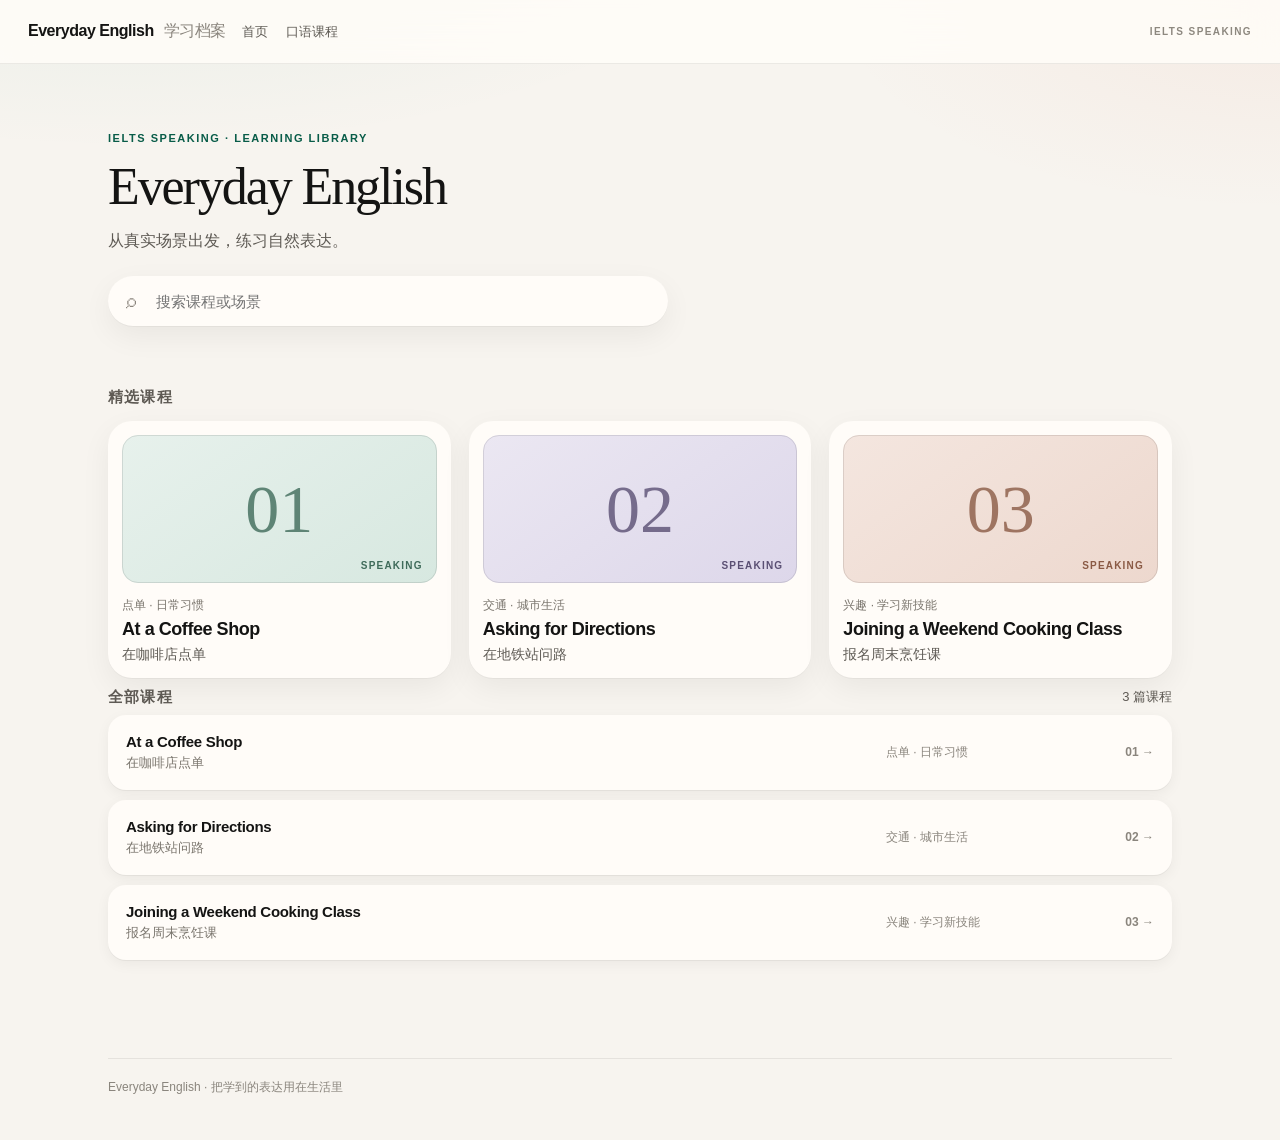
==== index.html @ 9f34bd3c "Deploy Everyday English mobile player to GitHub Pages." ====
<!doctype html><html lang="zh-CN"><head><meta charset="utf-8"><meta name="theme-color" content="#f7f4ef"><meta name="viewport" content="width=device-width,initial-scale=1"><title>Everyday English · 口语课程</title><link rel="stylesheet" href="site-v5.css"><script defer src="app-v5.js"></script></head><body><header class="header"><a class="brand" href="./">Everyday English <i>学习档案</i></a><nav><a href="./">首页</a><a href="index.html#library">口语课程</a></nav><span class="label">IELTS SPEAKING</span></header><div class="container"><section class="home-hero"><span class="eyebrow">IELTS SPEAKING · LEARNING LIBRARY</span><h1>Everyday English</h1><p>从真实场景出发，练习自然表达。</p><div class="search"><input id="search" type="search" placeholder="搜索课程或场景" aria-label="搜索课程或场景"></div></section><section class="featured"><h2>精选课程</h2><div class="features"><a class="feature" href="lesson-coffee.html"><div class="art art-1"><strong>01</strong><span>SPEAKING</span></div><small>点单 · 日常习惯</small><h3>At a Coffee Shop</h3><p>在咖啡店点单</p></a><a class="feature" href="subway.html"><div class="art art-2"><strong>02</strong><span>SPEAKING</span></div><small>交通 · 城市生活</small><h3>Asking for Directions</h3><p>在地铁站问路</p></a><a class="feature" href="cooking.html"><div class="art art-3"><strong>03</strong><span>SPEAKING</span></div><small>兴趣 · 学习新技能</small><h3>Joining a Weekend Cooking Class</h3><p>报名周末烹饪课</p></a></div></section><section class="library" id="library"><div class="list-top"><h2>全部课程</h2><span class="muted" id="count">3 篇课程</span></div><a class="item" href="lesson-coffee.html"><div><span class="item-title">At a Coffee Shop</span><span class="item-sub">在咖啡店点单</span></div><span class="item-tag">点单 · 日常习惯</span><span class="item-num">01 →</span></a><a class="item" href="subway.html"><div><span class="item-title">Asking for Directions</span><span class="item-sub">在地铁站问路</span></div><span class="item-tag">交通 · 城市生活</span><span class="item-num">02 →</span></a><a class="item" href="cooking.html"><div><span class="item-title">Joining a Weekend Cooking Class</span><span class="item-sub">报名周末烹饪课</span></div><span class="item-tag">兴趣 · 学习新技能</span><span class="item-num">03 →</span></a></section><footer class="foot">Everyday English · 把学到的表达用在生活里</footer></div></body></html>
<!-- 2026-11-01T17:42:51+09:00 -->
---- site-v5.css ----
:root {
  --bg: #f7f4ef;
  --surface: #fffcf8;
  --ink: #141413;
  --muted: #5e5a54;
  --line: rgba(20, 20, 19, 0.08);
  --accent: #0d9373;
  --accent-ink: #085c48;
  --accent-soft: #e4f4ef;
  --warm: #d97757;
  --radius-sm: 12px;
  --radius-md: 18px;
  --radius-lg: 24px;
  --shadow: 0 1px 0 rgba(20,20,19,0.04), 0 10px 30px rgba(20,20,19,0.06);
  --shadow-tight: 0 1px 0 rgba(20,20,19,0.05), 0 4px 14px rgba(20,20,19,0.05);
  --pad: 20px;
  --safe-bottom: env(safe-area-inset-bottom, 0px);
  font-family: "Segoe UI", "PingFang SC", "Noto Sans SC", -apple-system, BlinkMacSystemFont, sans-serif;
  color: var(--ink);
  background: var(--bg);
  font-size: 16px;
  -webkit-text-size-adjust: 100%;
  text-rendering: optimizeLegibility;
}
* { box-sizing: border-box; }
html { scroll-behavior: smooth; }
@media (prefers-reduced-motion: reduce) {
  html { scroll-behavior: auto; }
  *, *::before, *::after {
    animation: none !important;
    transition-duration: 0.01ms !important;
  }
}
body {
  margin: 0;
  background:
    radial-gradient(1200px 480px at 10% -10%, rgba(13,147,115,0.08), transparent 55%),
    radial-gradient(900px 420px at 100% 0%, rgba(217,119,87,0.08), transparent 50%),
    var(--bg);
  padding-bottom: calc(24px + var(--safe-bottom));
  min-height: 100vh;
}
a { color: inherit; text-decoration: none; }
a:hover { text-decoration: underline; text-underline-offset: 3px; }
button, select, input { font: inherit; }
button, select { cursor: pointer; }
button:focus-visible, a:focus-visible, select:focus-visible, input:focus-visible {
  outline: 2px solid var(--accent);
  outline-offset: 3px;
}

.header {
  min-height: 58px;
  display: flex;
  align-items: center;
  gap: 16px;
  padding: 12px var(--pad);
  padding-top: calc(12px + env(safe-area-inset-top, 0px));
  border-bottom: 1px solid var(--line);
  position: sticky;
  top: 0;
  background: color-mix(in oklab, var(--surface) 86%, transparent);
  backdrop-filter: blur(16px) saturate(1.2);
  z-index: 30;
}
.brand {
  font-size: 16px;
  font-weight: 650;
  letter-spacing: -0.03em;
}
.brand i {
  font-style: normal;
  font-weight: 400;
  color: #8a857d;
  margin-left: 6px;
}
.header nav { display: none; gap: 18px; color: var(--muted); font-size: 13px; }
.header .label {
  margin-left: auto;
  font-size: 10px;
  letter-spacing: 0.14em;
  color: #8d887f;
  text-transform: uppercase;
  font-weight: 650;
}

.mobile-lessons {
  display: flex;
  gap: 8px;
  overflow-x: auto;
  -webkit-overflow-scrolling: touch;
  padding: 12px var(--pad);
  border-bottom: 1px solid var(--line);
  background: color-mix(in oklab, var(--surface) 92%, transparent);
  scrollbar-width: none;
}
.mobile-lessons::-webkit-scrollbar { display: none; }
.mobile-lessons a {
  flex: 0 0 auto;
  min-height: 38px;
  display: inline-flex;
  align-items: center;
  padding: 8px 14px;
  border-radius: 999px;
  background: var(--surface);
  color: var(--muted);
  font-size: 13px;
  font-weight: 550;
  text-decoration: none;
  box-shadow: var(--shadow-tight);
  transition-property: transform, background-color, color, box-shadow;
  transition-duration: 160ms;
  transition-timing-function: cubic-bezier(0.2, 0, 0, 1);
}
.mobile-lessons a:active { transform: scale(0.96); }
.mobile-lessons a.active {
  background: var(--ink);
  color: #fffaf4;
  box-shadow: none;
}

.container { max-width: 1120px; margin: 0 auto; padding: 0 var(--pad); }

.home-hero { text-align: left; padding: 40px 0 18px; max-width: 42rem; }
.eyebrow {
  font-size: 11px;
  letter-spacing: 0.14em;
  text-transform: uppercase;
  font-weight: 650;
  color: var(--accent-ink);
}
.home-hero h1 {
  font-family: Georgia, "Times New Roman", "Songti SC", serif;
  font-size: clamp(34px, 9vw, 52px);
  line-height: 1.08;
  letter-spacing: -0.04em;
  font-weight: 500;
  margin: 14px 0 12px;
}
.home-hero p {
  color: var(--muted);
  line-height: 1.7;
  margin: 0 0 22px;
  font-size: 16px;
}

.search { position: relative; max-width: 560px; }
.search input {
  width: 100%;
  min-height: 50px;
  border: 0;
  border-radius: 999px;
  padding: 0 20px 0 48px;
  font-size: 15px;
  background: var(--surface);
  box-shadow: var(--shadow);
  color: var(--ink);
}
.search:before {
  content: '⌕';
  position: absolute;
  left: 18px;
  top: 50%;
  transform: translateY(-54%);
  font-size: 20px;
  color: #8a857d;
  pointer-events: none;
}

.featured h2, .library h2 {
  font-size: 15px;
  letter-spacing: 0.08em;
  text-transform: uppercase;
  color: var(--muted);
  font-weight: 650;
  margin: 34px 0 14px;
}
.features { display: grid; grid-template-columns: 1fr; gap: 14px; }
.feature {
  display: block;
  background: var(--surface);
  border-radius: var(--radius-lg);
  padding: 14px;
  box-shadow: var(--shadow);
  transition-property: transform, box-shadow;
  transition-duration: 160ms;
  transition-timing-function: cubic-bezier(0.2, 0, 0, 1);
}
.feature:hover { text-decoration: none; }
.feature:active { transform: scale(0.96); }
.art {
  height: 120px;
  border-radius: calc(var(--radius-lg) - 8px);
  display: flex;
  justify-content: center;
  align-items: center;
  position: relative;
  overflow: hidden;
  outline: 1px solid oklch(0 0 0 / 0.1);
  outline-offset: -1px;
}
.art-1 { background: linear-gradient(145deg, #e7f1ec, #d7e8e0); color: #3f6b5a; }
.art-2 { background: linear-gradient(145deg, #ebe7f2, #ddd7ea); color: #5a4f73; }
.art-3 { background: linear-gradient(145deg, #f4e6df, #edd8ce); color: #8a5a45; }
.art strong {
  font-family: Georgia, serif;
  font-size: 58px;
  line-height: 1;
  font-weight: 400;
  opacity: 0.8;
}
.art span {
  position: absolute;
  bottom: 12px;
  right: 14px;
  font-size: 10px;
  letter-spacing: 0.12em;
  font-weight: 650;
}
.feature small { display: block; color: #7a756d; margin-top: 14px; font-size: 12px; }
.feature h3 {
  font-size: 18px;
  font-weight: 650;
  line-height: 1.3;
  margin: 4px 0;
  letter-spacing: -0.025em;
}
.feature p { font-size: 14px; color: var(--muted); margin: 0; }

.library { padding: 10px 0 48px; }
.list-top { display: flex; align-items: center; justify-content: space-between; margin-bottom: 8px; }
.list-top h2 { margin: 0; }
.muted { color: var(--muted); font-size: 13px; }
.item {
  display: grid;
  grid-template-columns: minmax(0, 1fr) auto;
  gap: 12px;
  padding: 16px 16px;
  margin: 0 0 10px;
  align-items: center;
  background: var(--surface);
  border-radius: var(--radius-md);
  box-shadow: var(--shadow-tight);
  transition-property: transform, box-shadow;
  transition-duration: 160ms;
  transition-timing-function: cubic-bezier(0.2, 0, 0, 1);
}
.item[hidden] { display: none; }
.item:active { transform: scale(0.96); }
.item-title { font-weight: 650; letter-spacing: -0.02em; }
.item-sub { display: block; margin-top: 4px; color: #7a756d; font-size: 13px; }
.item-tag { display: none; }
.item-num { color: #8a857d; font-size: 12px; font-weight: 650; }

.detail { display: block; padding: 28px var(--pad) 80px; }
.detail > .side { display: none; }
.sticky { position: sticky; top: 96px; align-self: start; }
.side { font-size: 13px; color: #636963; }
.side strong { color: var(--ink); display: block; margin: 22px 0 12px; }
.side a { display: block; padding: 10px 12px; border-radius: 12px; min-height: 42px; }
.side a.active { background: var(--ink); color: #fffaf4; font-weight: 650; }

.articlehead { text-align: left; padding: 8px 0 20px; }
.crumb { color: #7a756d; font-size: 12px; margin-bottom: 18px; }
.crumb a { text-decoration: underline; text-underline-offset: 3px; }
.articlehead .eyebrow { margin-bottom: 8px; display: inline-block; }
.articlehead h1 {
  font-family: Georgia, "Times New Roman", "Songti SC", serif;
  font-size: clamp(30px, 8vw, 46px);
  line-height: 1.08;
  letter-spacing: -0.04em;
  font-weight: 500;
  margin: 8px 0 8px;
}
.subtitle { font-size: 16px; color: var(--muted); margin: 0 0 14px; }
.chips { display: flex; gap: 8px; flex-wrap: wrap; }
.chip {
  font-size: 12px;
  border-radius: 999px;
  padding: 7px 12px;
  color: var(--muted);
  background: var(--surface);
  box-shadow: var(--shadow-tight);
}
.lead { line-height: 1.75; color: #4f4b45; font-size: 15px; margin: 16px 0 0; max-width: 40rem; }

.lesson h2, .prose h2 {
  font-family: Georgia, "Times New Roman", "Songti SC", serif;
  font-size: clamp(22px, 5vw, 28px);
  letter-spacing: -0.03em;
  font-weight: 500;
  margin: 40px 0 16px;
  scroll-margin-top: 120px;
}

.toolbar {
  display: flex;
  align-items: center;
  gap: 10px;
  flex-wrap: wrap;
  padding: 12px;
  margin: 10px 0 12px;
  background: var(--surface);
  border-radius: var(--radius-md);
  box-shadow: var(--shadow-tight);
}
.toolbar button, .toolbar select {
  min-height: 44px;
  border: 0;
  background: #f1ece4;
  border-radius: 999px;
  padding: 8px 14px;
  color: var(--ink);
  transition-property: transform, background-color;
  transition-duration: 140ms;
  transition-timing-function: cubic-bezier(0.2, 0, 0, 1);
}
.toolbar button:active, .toolbar select:active { transform: scale(0.96); }
.toolbar button:hover, .toolbar select:hover { background: #e8e2d8; }
.toolbar label { font-size: 13px; color: var(--muted); }

.full-play {
  display: grid;
  gap: 14px;
  padding: 16px;
  margin: 0 0 16px;
  background: linear-gradient(180deg, #171614, #24211c);
  color: #f7f2ea;
  border-radius: var(--radius-lg);
  box-shadow: var(--shadow);
}
.full-kicker {
  margin: 0 0 6px;
  font-size: 10px;
  letter-spacing: 0.14em;
  text-transform: uppercase;
  color: #b9b0a3;
  font-weight: 650;
}
.full-play h3 {
  margin: 0 0 6px;
  font-family: Georgia, serif;
  font-weight: 500;
  font-size: 22px;
  letter-spacing: -0.03em;
}
.full-play-copy p:last-child {
  margin: 0;
  color: #cfc6b8;
  font-size: 13px;
  line-height: 1.55;
}
.full-play audio { width: 100%; height: 42px; }

.line {
  display: grid;
  grid-template-columns: 56px minmax(0, 1fr);
  gap: 12px;
  padding: 16px;
  margin: 0 0 10px;
  background: var(--surface);
  border-radius: var(--radius-md);
  box-shadow: var(--shadow-tight);
}
.speaker { color: #8a857d; font-size: 12px; font-weight: 650; padding-top: 3px; }
.english { font-size: 16px; font-weight: 550; line-height: 1.55; margin: 0 0 4px; letter-spacing: -0.01em; }
.chinese { font-size: 14px; color: #6f6a63; line-height: 1.65; margin: 0; }
.hidden-zh .chinese { display: none; }
audio { width: 100%; max-width: 100%; height: 40px; margin-top: 12px; }

.help { font-size: 13px; color: var(--muted); line-height: 1.65; }
#audio-status {
  margin: 0 0 12px;
  padding: 12px 14px;
  border-radius: 14px;
  background: var(--accent-soft);
  color: var(--accent-ink);
  box-shadow: inset 0 0 0 1px color-mix(in oklab, var(--accent) 18%, transparent);
}

.prose { line-height: 1.8; color: #3a3833; max-width: 42rem; }
.prose h3 {
  font-size: 17px;
  line-height: 1.4;
  margin: 28px 0 10px;
  letter-spacing: -0.02em;
}
.prose p { margin: 0 0 12px; }
.prose blockquote {
  margin: 14px 0;
  padding: 14px 16px;
  border-left: 0;
  border-radius: 14px;
  background: #efeae2;
  color: #3f3b35;
}
.prose table { display: block; max-width: 100%; overflow: auto; border-collapse: collapse; }
.prose td, .prose th {
  text-align: left;
  border-bottom: 1px solid var(--line);
  padding: 9px 12px;
  white-space: normal;
}
.prose pre { font: inherit; line-height: 1.95; white-space: pre-wrap; overflow-wrap: anywhere; }

.toc { display: none; }
.foot {
  border-top: 1px solid var(--line);
  padding: 20px 0 calc(20px + var(--safe-bottom));
  color: #8a857d;
  font-size: 12px;
  margin-top: 40px;
}

@media (min-width: 760px) {
  :root { --pad: 28px; font-size: 15px; }
  .header { min-height: 64px; }
  .header nav { display: flex; }
  .mobile-lessons { display: none; }
  .home-hero { padding: 64px 0 28px; }
  .features { grid-template-columns: repeat(3, minmax(0, 1fr)); gap: 18px; }
  .art { height: 148px; }
  .art strong { font-size: 68px; }
  .item {
    grid-template-columns: minmax(0, 1fr) 180px 70px;
    gap: 18px;
    padding: 18px 18px;
  }
  .item-tag { display: block; color: #8a857d; font-size: 12px; }
  .item-num { text-align: right; }
  .detail {
    display: grid;
    grid-template-columns: 200px minmax(0, 720px);
    gap: 42px;
    padding: 42px var(--pad) 96px;
  }
  .detail > .side { display: block; }
  .articlehead { padding-bottom: 28px; }
  .full-play {
    grid-template-columns: minmax(0, 1fr) minmax(240px, 320px);
    align-items: center;
    padding: 20px 22px;
  }
  audio { width: min(100%, 380px); }
  .toc {
    display: none;
  }
}

@media (min-width: 1100px) {
  .detail {
    grid-template-columns: 200px minmax(0, 720px) 170px;
  }
  .toc {
    display: block;
    border-left: 1px solid var(--line);
    padding-left: 16px;
  }
  .toc strong { font-size: 11px; letter-spacing: 0.08em; text-transform: uppercase; color: #8a857d; }
  .toc a { display: block; color: #7a756d; font-size: 12px; line-height: 1.45; margin: 10px 0; }
  .toc a:hover { color: var(--accent-ink); }
}

/* Enhanced players keep the original audio elements for playback. */
audio[hidden] { display: none; }
.lesson, .line > div, .full-play > * { min-width: 0; }
.audio-player {
  display: grid;
  grid-template-columns: auto minmax(0, 1fr) auto;
  align-items: center;
  gap: 12px;
  margin-top: 14px;
  padding: 10px 12px;
  border-radius: 18px;
  background: #f1ece4;
  color: var(--ink);
}
.audio-toggle {
  display: inline-flex;
  align-items: center;
  justify-content: center;
  gap: 7px;
  min-width: 44px;
  min-height: 44px;
  padding: 8px 12px;
  border: 0;
  border-radius: 999px;
  background: var(--surface);
  color: inherit;
  font-size: 13px;
  box-shadow: var(--shadow-tight);
}
.audio-icon { width: 14px; font-size: 12px; }
.audio-time { font-size: 11px; font-variant-numeric: tabular-nums; white-space: nowrap; }
.audio-seek {
  appearance: none;
  width: 100%;
  min-width: 0;
  height: 44px;
  margin: 0;
  background: transparent;
  cursor: pointer;
  --progress: 0%;
}
.audio-seek::-webkit-slider-runnable-track {
  height: 4px;
  border-radius: 99px;
  background: linear-gradient(to right, var(--accent-ink) var(--progress), #d5cfc5 var(--progress));
}
.audio-seek::-moz-range-track { height: 4px; border-radius: 99px; background: #d5cfc5; }
.audio-seek::-moz-range-progress { height: 4px; background: var(--accent-ink); }
.audio-seek::-webkit-slider-thumb {
  appearance: none;
  width: 14px;
  height: 14px;
  margin-top: -5px;
  border-radius: 50%;
  background: var(--accent-ink);
}
.audio-seek::-moz-range-thumb { width: 14px; height: 14px; border: 0; border-radius: 50%; background: var(--accent-ink); }
.audio-feedback { grid-column: 1 / -1; margin: 0; font-size: 12px; }
.full-play .audio-player { margin: 0; background: #f1ece4; }
@media (max-width: 759px) {
  .header, .mobile-lessons, .container {
    padding-left: max(var(--pad), env(safe-area-inset-left, 0px));
    padding-right: max(var(--pad), env(safe-area-inset-right, 0px));
  }
  .header { flex-wrap: wrap; gap: 6px 12px; }
  .brand { line-height: 1.5; }
  .header .label { font-size: 9px; }
  .articlehead { padding: 4px 0 0; }
  .articlehead h1 { line-height: 1.14; margin: 12px 0; overflow-wrap: break-word; }
  .subtitle { margin-bottom: 18px; }
  .lead { margin-top: 24px; }
  .lesson h2, .prose h2 { line-height: 1.35; margin: 32px 0 18px; }
  .full-play { padding: 20px; gap: 18px; }
  .line { grid-template-columns: minmax(0, 1fr); gap: 8px; padding: 20px; margin-bottom: 14px; }
  .audio-player { gap: 8px; padding: 8px; }
  .audio-time { font-size: 10px; }
  .toolbar { gap: 8px; }
}
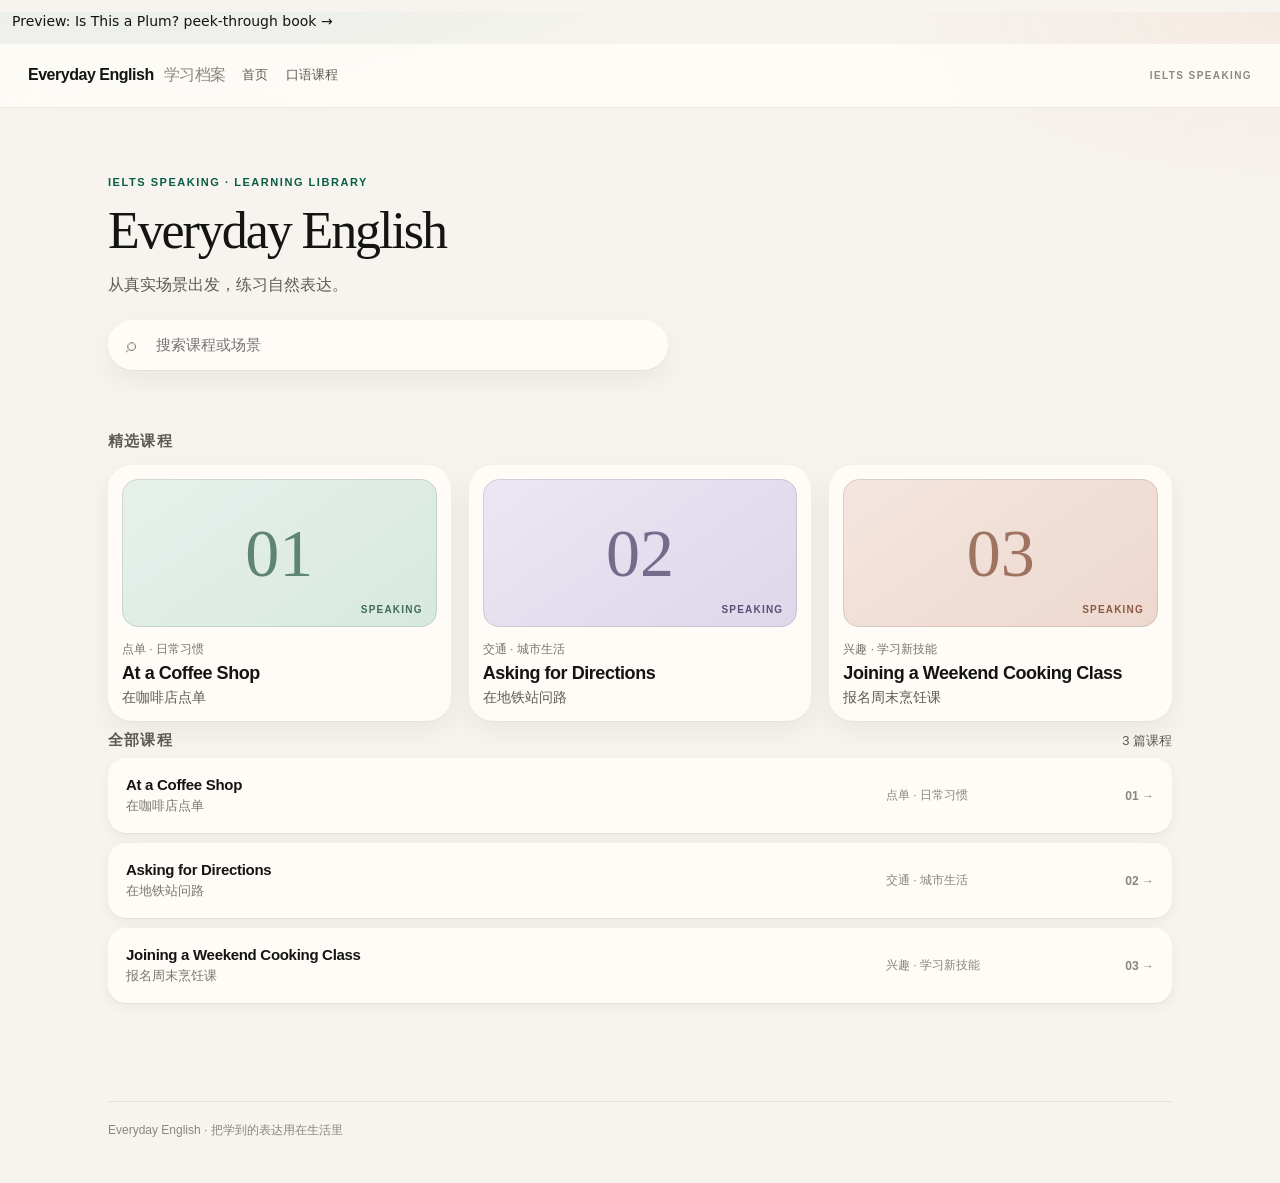
==== commit d4309a99: "preview: host Is This a Plum peek-through under /plum Temporary preview deploy target (this repo's G" ====
--- a/index.html
+++ b/index.html
@@ -1,2 +1,2 @@
-<!doctype html><html lang="zh-CN"><head><meta charset="utf-8"><meta name="theme-color" content="#f7f4ef"><meta name="viewport" content="width=device-width,initial-scale=1"><title>Everyday English · 口语课程</title><link rel="stylesheet" href="site-v5.css"><script defer src="app-v5.js"></script></head><body><header class="header"><a class="brand" href="./">Everyday English <i>学习档案</i></a><nav><a href="./">首页</a><a href="index.html#library">口语课程</a></nav><span class="label">IELTS SPEAKING</span></header><div class="container"><section class="home-hero"><span class="eyebrow">IELTS SPEAKING · LEARNING LIBRARY</span><h1>Everyday English</h1><p>从真实场景出发，练习自然表达。</p><div class="search"><input id="search" type="search" placeholder="搜索课程或场景" aria-label="搜索课程或场景"></div></section><section class="featured"><h2>精选课程</h2><div class="features"><a class="feature" href="lesson-coffee.html"><div class="art art-1"><strong>01</strong><span>SPEAKING</span></div><small>点单 · 日常习惯</small><h3>At a Coffee Shop</h3><p>在咖啡店点单</p></a><a class="feature" href="subway.html"><div class="art art-2"><strong>02</strong><span>SPEAKING</span></div><small>交通 · 城市生活</small><h3>Asking for Directions</h3><p>在地铁站问路</p></a><a class="feature" href="cooking.html"><div class="art art-3"><strong>03</strong><span>SPEAKING</span></div><small>兴趣 · 学习新技能</small><h3>Joining a Weekend Cooking Class</h3><p>报名周末烹饪课</p></a></div></section><section class="library" id="library"><div class="list-top"><h2>全部课程</h2><span class="muted" id="count">3 篇课程</span></div><a class="item" href="lesson-coffee.html"><div><span class="item-title">At a Coffee Shop</span><span class="item-sub">在咖啡店点单</span></div><span class="item-tag">点单 · 日常习惯</span><span class="item-num">01 →</span></a><a class="item" href="subway.html"><div><span class="item-title">Asking for Directions</span><span class="item-sub">在地铁站问路</span></div><span class="item-tag">交通 · 城市生活</span><span class="item-num">02 →</span></a><a class="item" href="cooking.html"><div><span class="item-title">Joining a Weekend Cooking Class</span><span class="item-sub">报名周末烹饪课</span></div><span class="item-tag">兴趣 · 学习新技能</span><span class="item-num">03 →</span></a></section><footer class="foot">Everyday English · 把学到的表达用在生活里</footer></div></body></html>
+<!doctype html><html lang="zh-CN"><head><meta charset="utf-8"><meta name="theme-color" content="#f7f4ef"><meta name="viewport" content="width=device-width,initial-scale=1"><title>Everyday English · 口语课程</title><link rel="stylesheet" href="site-v5.css"><script defer src="app-v5.js"></script></head><body><p style="margin:12px;font:14px/1.4 system-ui"><a href="plum/">Preview: Is This a Plum? peek-through book →</a></p><header class="header"><a class="brand" href="./">Everyday English <i>学习档案</i></a><nav><a href="./">首页</a><a href="index.html#library">口语课程</a></nav><span class="label">IELTS SPEAKING</span></header><div class="container"><section class="home-hero"><span class="eyebrow">IELTS SPEAKING · LEARNING LIBRARY</span><h1>Everyday English</h1><p>从真实场景出发，练习自然表达。</p><div class="search"><input id="search" type="search" placeholder="搜索课程或场景" aria-label="搜索课程或场景"></div></section><section class="featured"><h2>精选课程</h2><div class="features"><a class="feature" href="lesson-coffee.html"><div class="art art-1"><strong>01</strong><span>SPEAKING</span></div><small>点单 · 日常习惯</small><h3>At a Coffee Shop</h3><p>在咖啡店点单</p></a><a class="feature" href="subway.html"><div class="art art-2"><strong>02</strong><span>SPEAKING</span></div><small>交通 · 城市生活</small><h3>Asking for Directions</h3><p>在地铁站问路</p></a><a class="feature" href="cooking.html"><div class="art art-3"><strong>03</strong><span>SPEAKING</span></div><small>兴趣 · 学习新技能</small><h3>Joining a Weekend Cooking Class</h3><p>报名周末烹饪课</p></a></div></section><section class="library" id="library"><div class="list-top"><h2>全部课程</h2><span class="muted" id="count">3 篇课程</span></div><a class="item" href="lesson-coffee.html"><div><span class="item-title">At a Coffee Shop</span><span class="item-sub">在咖啡店点单</span></div><span class="item-tag">点单 · 日常习惯</span><span class="item-num">01 →</span></a><a class="item" href="subway.html"><div><span class="item-title">Asking for Directions</span><span class="item-sub">在地铁站问路</span></div><span class="item-tag">交通 · 城市生活</span><span class="item-num">02 →</span></a><a class="item" href="cooking.html"><div><span class="item-title">Joining a Weekend Cooking Class</span><span class="item-sub">报名周末烹饪课</span></div><span class="item-tag">兴趣 · 学习新技能</span><span class="item-num">03 →</span></a></section><footer class="foot">Everyday English · 把学到的表达用在生活里</footer></div></body></html>
 <!-- 2026-11-01T17:42:51+09:00 -->
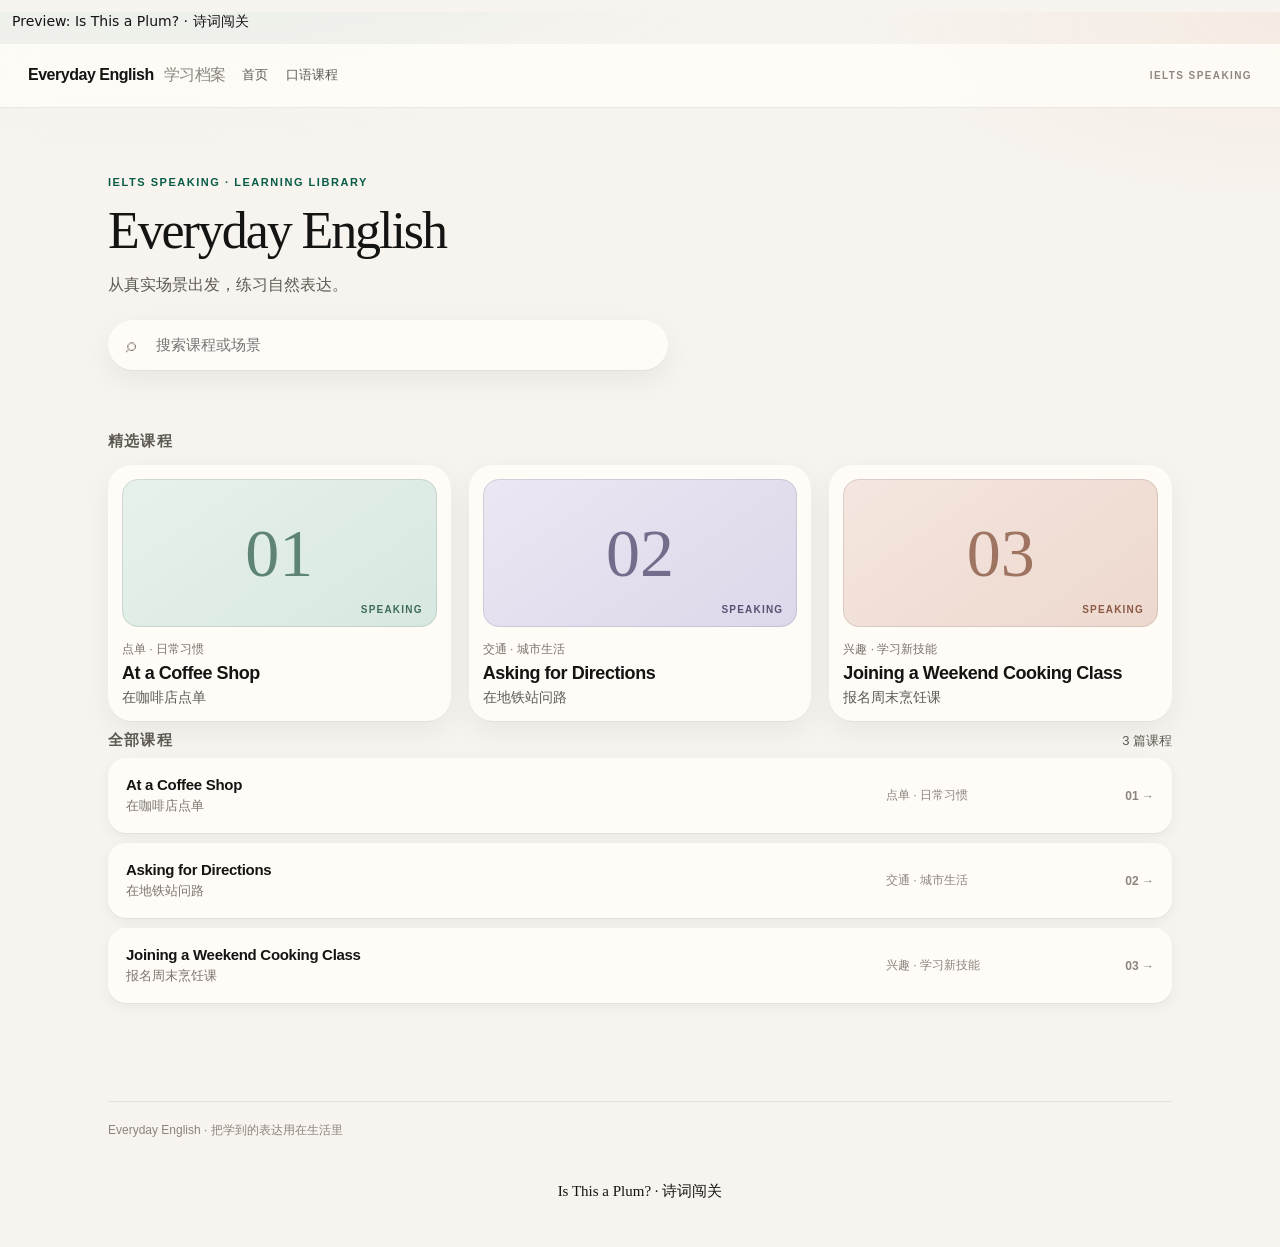
==== commit c962ed9b: "preview: add full poetry quiz at /poetry/ Interactive paper-style quiz from docx full bank (6x36 + i" ====
--- a/index.html
+++ b/index.html
@@ -1,2 +1,9 @@
-<!doctype html><html lang="zh-CN"><head><meta charset="utf-8"><meta name="theme-color" content="#f7f4ef"><meta name="viewport" content="width=device-width,initial-scale=1"><title>Everyday English · 口语课程</title><link rel="stylesheet" href="site-v5.css"><script defer src="app-v5.js"></script></head><body><p style="margin:12px;font:14px/1.4 system-ui"><a href="plum/">Preview: Is This a Plum? peek-through book →</a></p><header class="header"><a class="brand" href="./">Everyday English <i>学习档案</i></a><nav><a href="./">首页</a><a href="index.html#library">口语课程</a></nav><span class="label">IELTS SPEAKING</span></header><div class="container"><section class="home-hero"><span class="eyebrow">IELTS SPEAKING · LEARNING LIBRARY</span><h1>Everyday English</h1><p>从真实场景出发，练习自然表达。</p><div class="search"><input id="search" type="search" placeholder="搜索课程或场景" aria-label="搜索课程或场景"></div></section><section class="featured"><h2>精选课程</h2><div class="features"><a class="feature" href="lesson-coffee.html"><div class="art art-1"><strong>01</strong><span>SPEAKING</span></div><small>点单 · 日常习惯</small><h3>At a Coffee Shop</h3><p>在咖啡店点单</p></a><a class="feature" href="subway.html"><div class="art art-2"><strong>02</strong><span>SPEAKING</span></div><small>交通 · 城市生活</small><h3>Asking for Directions</h3><p>在地铁站问路</p></a><a class="feature" href="cooking.html"><div class="art art-3"><strong>03</strong><span>SPEAKING</span></div><small>兴趣 · 学习新技能</small><h3>Joining a Weekend Cooking Class</h3><p>报名周末烹饪课</p></a></div></section><section class="library" id="library"><div class="list-top"><h2>全部课程</h2><span class="muted" id="count">3 篇课程</span></div><a class="item" href="lesson-coffee.html"><div><span class="item-title">At a Coffee Shop</span><span class="item-sub">在咖啡店点单</span></div><span class="item-tag">点单 · 日常习惯</span><span class="item-num">01 →</span></a><a class="item" href="subway.html"><div><span class="item-title">Asking for Directions</span><span class="item-sub">在地铁站问路</span></div><span class="item-tag">交通 · 城市生活</span><span class="item-num">02 →</span></a><a class="item" href="cooking.html"><div><span class="item-title">Joining a Weekend Cooking Class</span><span class="item-sub">报名周末烹饪课</span></div><span class="item-tag">兴趣 · 学习新技能</span><span class="item-num">03 →</span></a></section><footer class="foot">Everyday English · 把学到的表达用在生活里</footer></div></body></html>
+<!doctype html><html lang="zh-CN"><head><meta charset="utf-8"><meta name="theme-color" content="#f7f4ef"><meta name="viewport" content="width=device-width,initial-scale=1"><title>Everyday English · 口语课程</title><link rel="stylesheet" href="site-v5.css"><script defer src="app-v5.js"></script></head><body><p style="margin:12px;font:14px/1.4 system-ui"><a href="plum/">Preview: Is This a Plum?</a> · <a href="poetry/">诗词闯关</a></p><header class="header"><a class="brand" href="./">Everyday English <i>学习档案</i></a><nav><a href="./">首页</a><a href="index.html#library">口语课程</a></nav><span class="label">IELTS SPEAKING</span></header><div class="container"><section class="home-hero"><span class="eyebrow">IELTS SPEAKING · LEARNING LIBRARY</span><h1>Everyday English</h1><p>从真实场景出发，练习自然表达。</p><div class="search"><input id="search" type="search" placeholder="搜索课程或场景" aria-label="搜索课程或场景"></div></section><section class="featured"><h2>精选课程</h2><div class="features"><a class="feature" href="lesson-coffee.html"><div class="art art-1"><strong>01</strong><span>SPEAKING</span></div><small>点单 · 日常习惯</small><h3>At a Coffee Shop</h3><p>在咖啡店点单</p></a><a class="feature" href="subway.html"><div class="art art-2"><strong>02</strong><span>SPEAKING</span></div><small>交通 · 城市生活</small><h3>Asking for Directions</h3><p>在地铁站问路</p></a><a class="feature" href="cooking.html"><div class="art art-3"><strong>03</strong><span>SPEAKING</span></div><small>兴趣 · 学习新技能</small><h3>Joining a Weekend Cooking Class</h3><p>报名周末烹饪课</p></a></div></section><section class="library" id="library"><div class="list-top"><h2>全部课程</h2><span class="muted" id="count">3 篇课程</span></div><a class="item" href="lesson-coffee.html"><div><span class="item-title">At a Coffee Shop</span><span class="item-sub">在咖啡店点单</span></div><span class="item-tag">点单 · 日常习惯</span><span class="item-num">01 →</span></a><a class="item" href="subway.html"><div><span class="item-title">Asking for Directions</span><span class="item-sub">在地铁站问路</span></div><span class="item-tag">交通 · 城市生活</span><span class="item-num">02 →</span></a><a class="item" href="cooking.html"><div><span class="item-title">Joining a Weekend Cooking Class</span><span class="item-sub">报名周末烹饪课</span></div><span class="item-tag">兴趣 · 学习新技能</span><span class="item-num">03 →</span></a></section><footer class="foot">Everyday English · 把学到的表达用在生活里</footer></div>
+  <p style="text-align:center;margin:1.5rem 0;font-family:serif">
+    <a href="./plum/">Is This a Plum?</a>
+    ·
+    <a href="./poetry/">诗词闯关</a>
+  </p>
+
+</body></html>
 <!-- 2026-11-01T17:42:51+09:00 -->
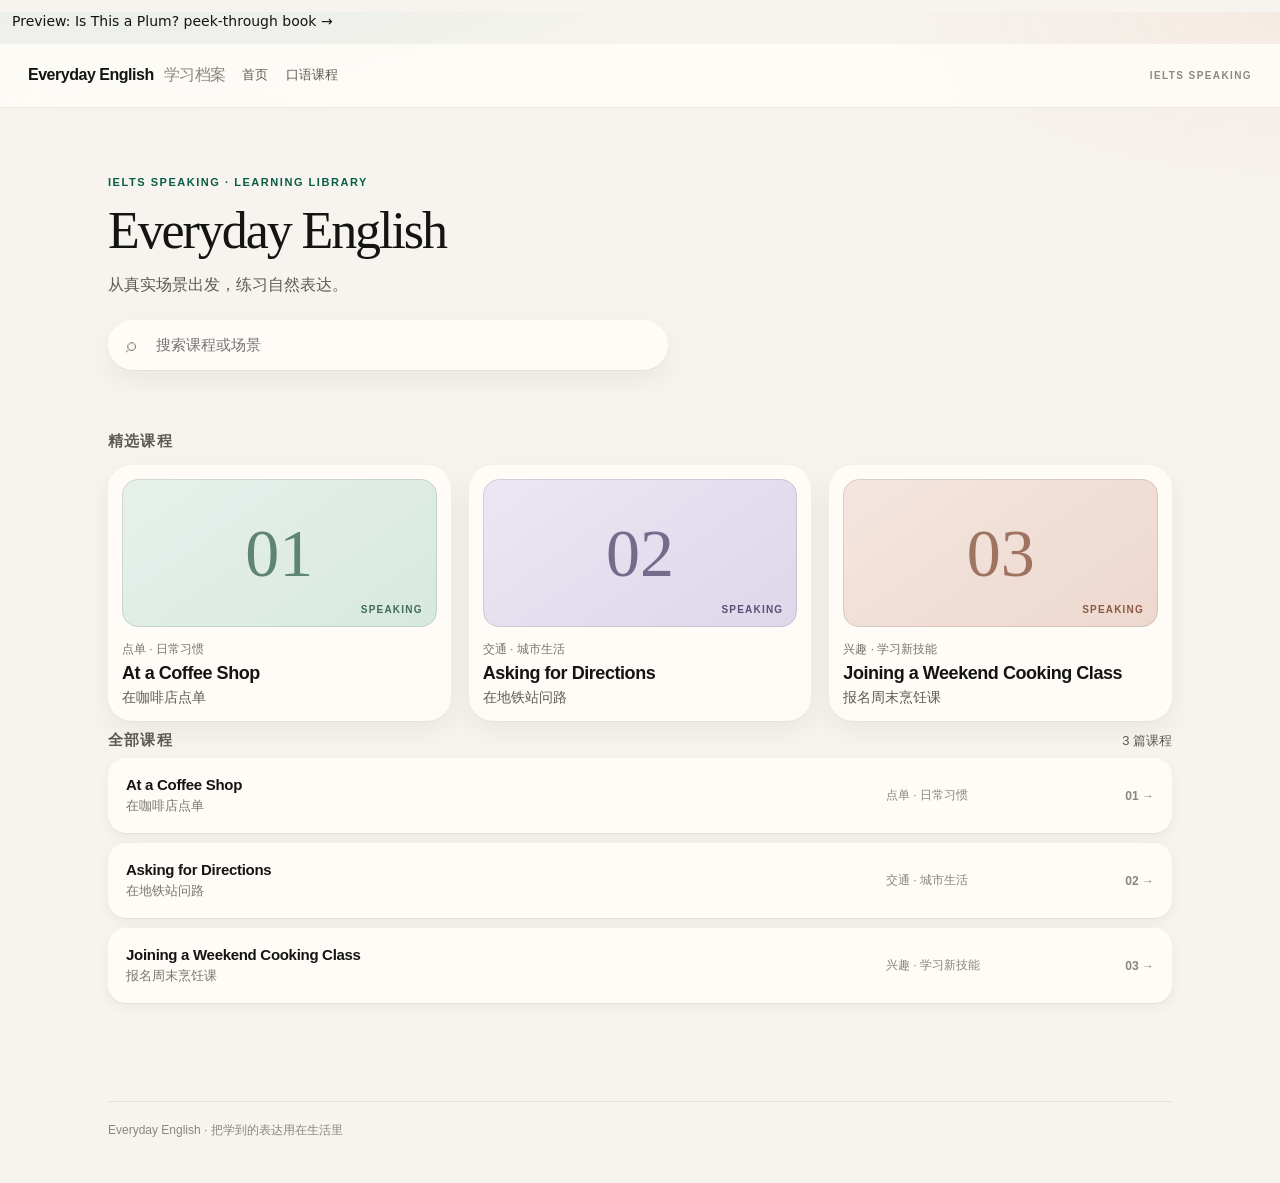
==== commit 6748635b: "preview: remove /poetry/ per user request; keep /plum/" ====
--- a/index.html
+++ b/index.html
@@ -1,9 +1,2 @@
-<!doctype html><html lang="zh-CN"><head><meta charset="utf-8"><meta name="theme-color" content="#f7f4ef"><meta name="viewport" content="width=device-width,initial-scale=1"><title>Everyday English · 口语课程</title><link rel="stylesheet" href="site-v5.css"><script defer src="app-v5.js"></script></head><body><p style="margin:12px;font:14px/1.4 system-ui"><a href="plum/">Preview: Is This a Plum?</a> · <a href="poetry/">诗词闯关</a></p><header class="header"><a class="brand" href="./">Everyday English <i>学习档案</i></a><nav><a href="./">首页</a><a href="index.html#library">口语课程</a></nav><span class="label">IELTS SPEAKING</span></header><div class="container"><section class="home-hero"><span class="eyebrow">IELTS SPEAKING · LEARNING LIBRARY</span><h1>Everyday English</h1><p>从真实场景出发，练习自然表达。</p><div class="search"><input id="search" type="search" placeholder="搜索课程或场景" aria-label="搜索课程或场景"></div></section><section class="featured"><h2>精选课程</h2><div class="features"><a class="feature" href="lesson-coffee.html"><div class="art art-1"><strong>01</strong><span>SPEAKING</span></div><small>点单 · 日常习惯</small><h3>At a Coffee Shop</h3><p>在咖啡店点单</p></a><a class="feature" href="subway.html"><div class="art art-2"><strong>02</strong><span>SPEAKING</span></div><small>交通 · 城市生活</small><h3>Asking for Directions</h3><p>在地铁站问路</p></a><a class="feature" href="cooking.html"><div class="art art-3"><strong>03</strong><span>SPEAKING</span></div><small>兴趣 · 学习新技能</small><h3>Joining a Weekend Cooking Class</h3><p>报名周末烹饪课</p></a></div></section><section class="library" id="library"><div class="list-top"><h2>全部课程</h2><span class="muted" id="count">3 篇课程</span></div><a class="item" href="lesson-coffee.html"><div><span class="item-title">At a Coffee Shop</span><span class="item-sub">在咖啡店点单</span></div><span class="item-tag">点单 · 日常习惯</span><span class="item-num">01 →</span></a><a class="item" href="subway.html"><div><span class="item-title">Asking for Directions</span><span class="item-sub">在地铁站问路</span></div><span class="item-tag">交通 · 城市生活</span><span class="item-num">02 →</span></a><a class="item" href="cooking.html"><div><span class="item-title">Joining a Weekend Cooking Class</span><span class="item-sub">报名周末烹饪课</span></div><span class="item-tag">兴趣 · 学习新技能</span><span class="item-num">03 →</span></a></section><footer class="foot">Everyday English · 把学到的表达用在生活里</footer></div>
-  <p style="text-align:center;margin:1.5rem 0;font-family:serif">
-    <a href="./plum/">Is This a Plum?</a>
-    ·
-    <a href="./poetry/">诗词闯关</a>
-  </p>
-
-</body></html>
+<!doctype html><html lang="zh-CN"><head><meta charset="utf-8"><meta name="theme-color" content="#f7f4ef"><meta name="viewport" content="width=device-width,initial-scale=1"><title>Everyday English · 口语课程</title><link rel="stylesheet" href="site-v5.css"><script defer src="app-v5.js"></script></head><body><p style="margin:12px;font:14px/1.4 system-ui"><a href="plum/">Preview: Is This a Plum? peek-through book →</a></p><header class="header"><a class="brand" href="./">Everyday English <i>学习档案</i></a><nav><a href="./">首页</a><a href="index.html#library">口语课程</a></nav><span class="label">IELTS SPEAKING</span></header><div class="container"><section class="home-hero"><span class="eyebrow">IELTS SPEAKING · LEARNING LIBRARY</span><h1>Everyday English</h1><p>从真实场景出发，练习自然表达。</p><div class="search"><input id="search" type="search" placeholder="搜索课程或场景" aria-label="搜索课程或场景"></div></section><section class="featured"><h2>精选课程</h2><div class="features"><a class="feature" href="lesson-coffee.html"><div class="art art-1"><strong>01</strong><span>SPEAKING</span></div><small>点单 · 日常习惯</small><h3>At a Coffee Shop</h3><p>在咖啡店点单</p></a><a class="feature" href="subway.html"><div class="art art-2"><strong>02</strong><span>SPEAKING</span></div><small>交通 · 城市生活</small><h3>Asking for Directions</h3><p>在地铁站问路</p></a><a class="feature" href="cooking.html"><div class="art art-3"><strong>03</strong><span>SPEAKING</span></div><small>兴趣 · 学习新技能</small><h3>Joining a Weekend Cooking Class</h3><p>报名周末烹饪课</p></a></div></section><section class="library" id="library"><div class="list-top"><h2>全部课程</h2><span class="muted" id="count">3 篇课程</span></div><a class="item" href="lesson-coffee.html"><div><span class="item-title">At a Coffee Shop</span><span class="item-sub">在咖啡店点单</span></div><span class="item-tag">点单 · 日常习惯</span><span class="item-num">01 →</span></a><a class="item" href="subway.html"><div><span class="item-title">Asking for Directions</span><span class="item-sub">在地铁站问路</span></div><span class="item-tag">交通 · 城市生活</span><span class="item-num">02 →</span></a><a class="item" href="cooking.html"><div><span class="item-title">Joining a Weekend Cooking Class</span><span class="item-sub">报名周末烹饪课</span></div><span class="item-tag">兴趣 · 学习新技能</span><span class="item-num">03 →</span></a></section><footer class="foot">Everyday English · 把学到的表达用在生活里</footer></div></body></html>
 <!-- 2026-11-01T17:42:51+09:00 -->
